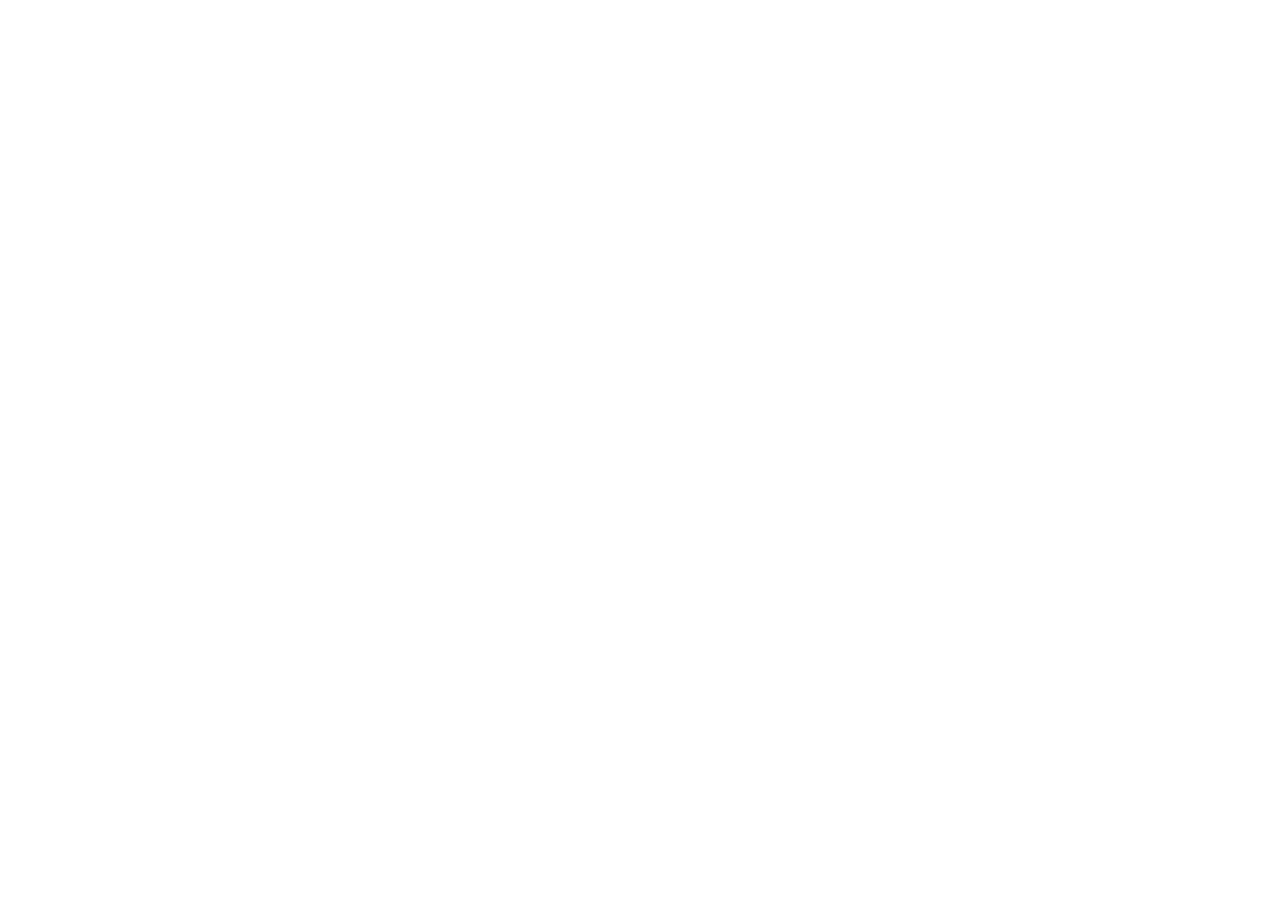
==== test-index.html @ 71126c99 "Reorganize RetroactiveDSP web assets and firmware files" ====
<!DOCTYPE html>
<link rel="icon" href="./img/ES_Circle_Orange.PNG"></link>
<html>
    <head>
        <!-- Required meta tags for BootstrapVue-->
        <meta charset="utf-8" />
        <meta name="viewport" content="width=device-width, initial-scale=1, shrink-to-fit=no" />
        <meta http-equiv="content-type" content="text/html; charset=UTF-8" />

        <title>Daisy Web Programmer</title>
        <!-- Required Stylesheets for BootstrapVue -->
        <link
            type="text/css"
            rel="stylesheet"
            href="https://unpkg.com/bootstrap/dist/css/bootstrap.min.css"
        />
        <link
            type="text/css"
            rel="stylesheet"
            href="https://unpkg.com/bootstrap-vue@latest/dist/bootstrap-vue.css"
        />
        <link type="text/css" rel="stylesheet" href="assets/retroactive.css"/>

        <!-- Scripts for DFU -->
	    <script src="dfu/dfu.js"></script>
	    <script src="dfu/dfuse.js"></script>
	    <script src="dfu/FileSaver.js"></script>
        <script src="app/dfu-util.js"></script>

        <!-- Load polyfills to support older browsers (for BootstrapVue? -- it was in the example) -->
        <script src="https://polyfill.io/v3/polyfill.min.js?features=es2015%2CIntersectionObserver"></script>

        <!-- Required scripts for BootstrapVue -->
        <script src="https://cdn.jsdelivr.net/npm/vue@2.6.14"></script>
        <script src="https://unpkg.com/bootstrap-vue@latest/dist/bootstrap-vue.js"></script>

    </head>
    <body>
        <div id="app">
        </div>
        <script src="./app/app.js"></script>

	<!--markedjs -->
	<script src="https://cdn.jsdelivr.net/npm/marked/marked.min.js"></script>


	<!-- highlightjs -->
	<link rel="stylesheet"
        href="//cdnjs.cloudflare.com/ajax/libs/highlight.js/10.1.1/styles/arduino-light.min.css">
        <script src="//cdnjs.cloudflare.com/ajax/libs/highlight.js/10.1.1/highlight.min.js"></script>

    </body>
</html>
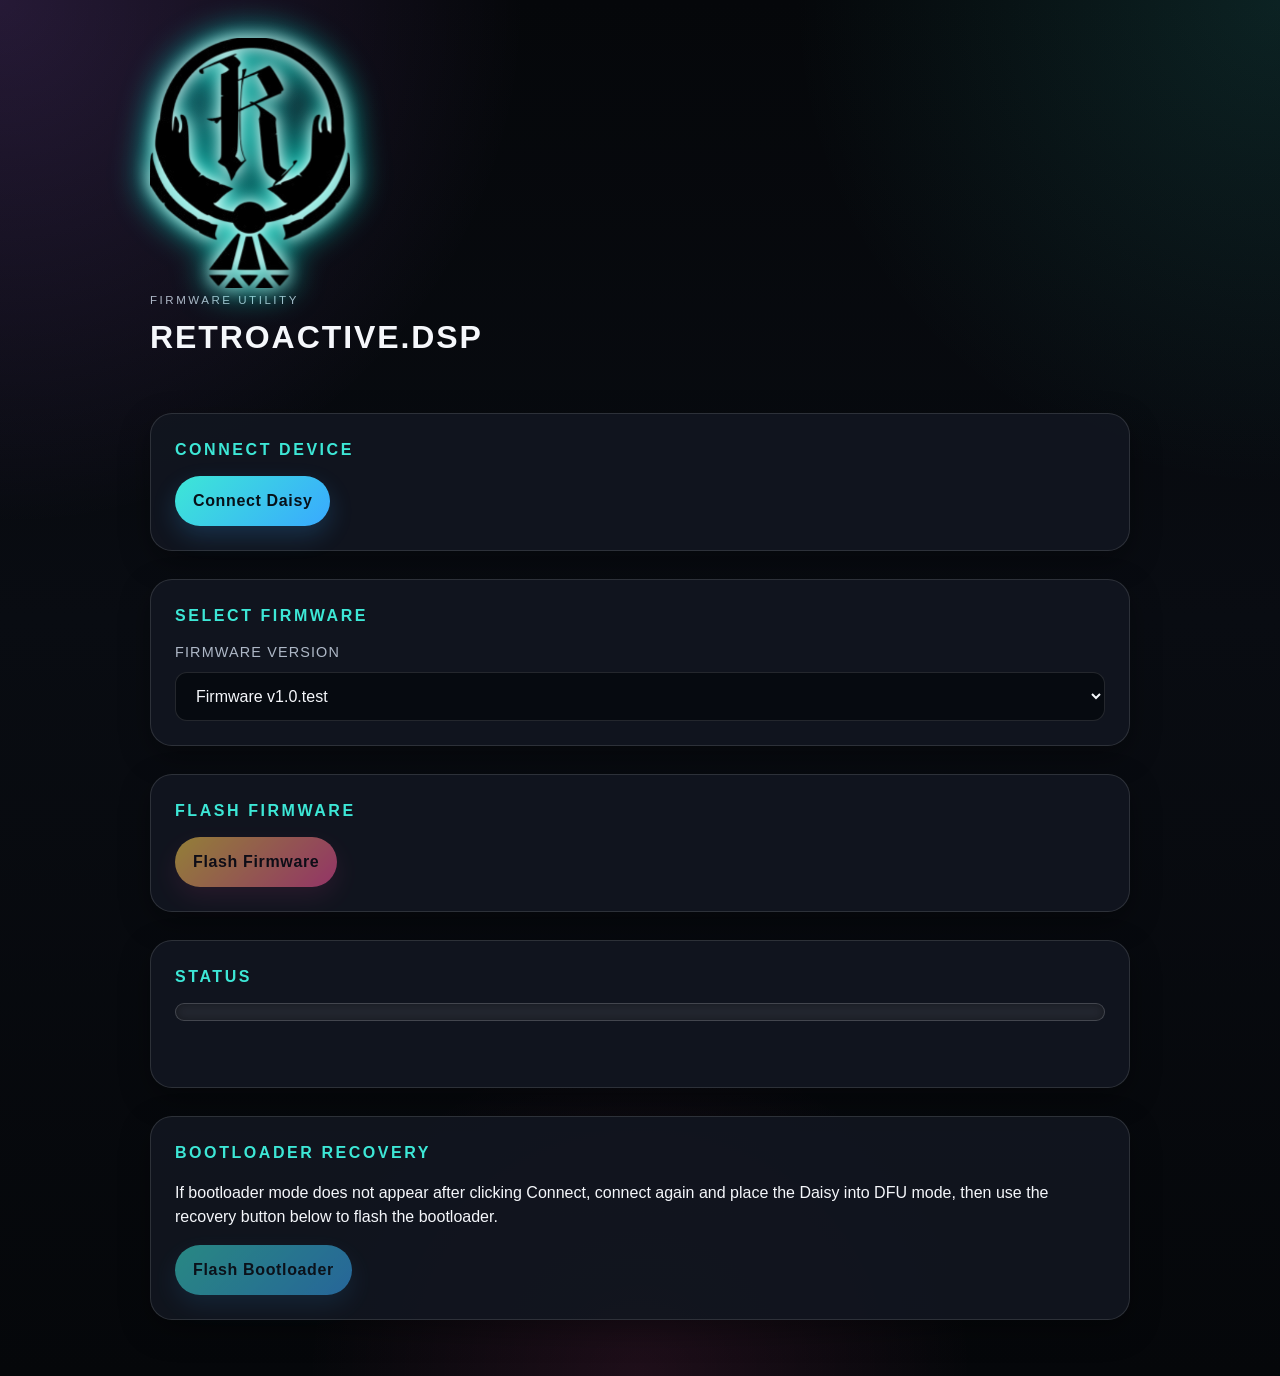
==== commit 3b07a108: "status bar addition" ====
--- a/test-index.html
+++ b/test-index.html
@@ -1,53 +1,120 @@
 <!DOCTYPE html>
-<link rel="icon" href="./img/ES_Circle_Orange.PNG"></link>
-<html>
-    <head>
-        <!-- Required meta tags for BootstrapVue-->
-        <meta charset="utf-8" />
-        <meta name="viewport" content="width=device-width, initial-scale=1, shrink-to-fit=no" />
-        <meta http-equiv="content-type" content="text/html; charset=UTF-8" />
+<html lang="en">
+<head>
+    <meta charset="UTF-8">
+    <title>Retroactive DSP Firmware Updater</title>
+    <link rel="icon" href="./img/R_logo_nobackground.png">
+    <link rel="stylesheet" href="css/chatstyle.css">
 
-        <title>Daisy Web Programmer</title>
-        <!-- Required Stylesheets for BootstrapVue -->
-        <link
-            type="text/css"
-            rel="stylesheet"
-            href="https://unpkg.com/bootstrap/dist/css/bootstrap.min.css"
-        />
-        <link
-            type="text/css"
-            rel="stylesheet"
-            href="https://unpkg.com/bootstrap-vue@latest/dist/bootstrap-vue.css"
-        />
-        <link type="text/css" rel="stylesheet" href="assets/retroactive.css"/>
+    <style>
+        .status-wrap {
+            margin-top: 10px;
+        }
 
-        <!-- Scripts for DFU -->
-	    <script src="dfu/dfu.js"></script>
-	    <script src="dfu/dfuse.js"></script>
-	    <script src="dfu/FileSaver.js"></script>
-        <script src="app/dfu-util.js"></script>
+        .status-bar-outer {
+            width: 100%;
+            height: 18px;
+            background: rgba(255, 255, 255, 0.08);
+            border: 1px solid rgba(255, 255, 255, 0.15);
+            border-radius: 999px;
+            overflow: hidden;
+            box-shadow: inset 0 0 8px rgba(0, 0, 0, 0.35);
+        }
 
-        <!-- Load polyfills to support older browsers (for BootstrapVue? -- it was in the example) -->
-        <script src="https://polyfill.io/v3/polyfill.min.js?features=es2015%2CIntersectionObserver"></script>
+        .status-bar-inner {
+            width: 0%;
+            height: 100%;
+            border-radius: 999px;
+            transition: width 0.25s ease;
+            background: linear-gradient(90deg, #00d2ff, #7cf7ff);
+            box-shadow: 0 0 12px rgba(0, 210, 255, 0.65);
+        }
 
-        <!-- Required scripts for BootstrapVue -->
-        <script src="https://cdn.jsdelivr.net/npm/vue@2.6.14"></script>
-        <script src="https://unpkg.com/bootstrap-vue@latest/dist/bootstrap-vue.js"></script>
+        .status-message {
+            margin-top: 14px;
+            min-height: 28px;
+            font-size: 16px;
+            line-height: 1.4;
+        }
 
-    </head>
-    <body>
-        <div id="app">
+        .status-message.success {
+            color: #4cff88;
+            font-weight: 700;
+            text-shadow: 0 0 8px rgba(76, 255, 136, 0.45);
+        }
+
+        .status-message.error {
+            color: #ff5a5a;
+            font-weight: 700;
+            text-shadow: 0 0 8px rgba(255, 90, 90, 0.35);
+        }
+
+        .status-message.idle {
+            color: rgba(255, 255, 255, 0.75);
+        }
+    </style>
+</head>
+<body>
+
+<div class="page">
+
+    <header class="site-header">
+        <div class="brand">
+            <img src="img/R_logo_nobackground.png" alt="My Logo" class="logo">
+            <div class="brand-kicker">Firmware Utility</div>
+            <h1 class="brand-title">Retroactive.DSP</h1>
         </div>
-        <script src="./app/app.js"></script>
+    </header>
 
-	<!--markedjs -->
-	<script src="https://cdn.jsdelivr.net/npm/marked/marked.min.js"></script>
+    <section class="section">
+        <h2 class="section-title">Connect Device</h2>
+        <button id="connectBtn" class="button-primary">
+            Connect Daisy
+        </button>
+    </section>
 
+    <section class="section">
+        <h2 class="section-title">Select Firmware</h2>
+        <label for="firmwareSelect">Firmware Version</label>
+        <select id="firmwareSelect">
+            <option>Loading firmware...</option>
+        </select>
+    </section>
 
-	<!-- highlightjs -->
-	<link rel="stylesheet"
-        href="//cdnjs.cloudflare.com/ajax/libs/highlight.js/10.1.1/styles/arduino-light.min.css">
-        <script src="//cdnjs.cloudflare.com/ajax/libs/highlight.js/10.1.1/highlight.min.js"></script>
+    <section class="section">
+        <h2 class="section-title">Flash Firmware</h2>
+        <button id="flashBtn" class="button-accent" disabled>
+            Flash Firmware
+        </button>
+    </section>
 
-    </body>
-</html>
+    <section class="section">
+        <h2 class="section-title">Status</h2>
+        <div class="status-wrap">
+            <div class="status-bar-outer">
+                <div id="statusBar" class="status-bar-inner"></div>
+            </div>
+            <div id="statusMessage" class="status-message idle"></div>
+        </div>
+    </section>
+
+    <section class="section">
+        <h2 class="section-title">Bootloader Recovery</h2>
+        <p>
+            If bootloader mode does not appear after clicking Connect, connect again and place the Daisy
+            into DFU mode, then use the recovery button below to flash the bootloader.
+        </p>
+        <button id="flashBootloaderBtn" class="button-primary" disabled>
+            Flash Bootloader
+        </button>
+    </section>
+
+</div>
+
+<script src="dfu/dfu.js"></script>
+<script src="dfu/dfuse.js"></script>
+<script src="dfu/FileSaver.js"></script>
+<script type="module" src="js/app.js"></script>
+
+</body>
+</html>
--- a/css/chatstyle.css
+++ b/css/chatstyle.css
@@ -0,0 +1,511 @@
+:root {
+  --bg: #07090d;
+  --bg-elevated: #0e1118;
+  --panel: rgba(18, 22, 32, 0.92);
+  --panel-2: rgba(12, 16, 24, 0.96);
+  --text: #f5f7fb;
+  --text-muted: #aeb8c7;
+  --border: rgba(255, 255, 255, 0.12);
+
+  --accent-blue: #39a9ff;
+  --accent-cyan: #3de7d6;
+  --accent-purple: #bb6dff;
+  --accent-pink: #ff4fa3;
+  --accent-yellow: #ffd84d;
+  --accent-green: #47d98b;
+
+  --shadow-soft: 0 10px 30px rgba(0, 0, 0, 0.35);
+  --shadow-glow: 0 0 0 1px rgba(61, 231, 214, 0.14),
+                 0 0 24px rgba(57, 169, 255, 0.16);
+  --radius: 18px;
+  --radius-sm: 12px;
+  --max-width: 980px;
+}
+
+* {
+  box-sizing: border-box;
+}
+
+html {
+  scroll-behavior: smooth;
+}
+
+body {
+  margin: 0;
+  min-height: 100vh;
+  font-family: Arial, Helvetica, sans-serif;
+  color: var(--text);
+  background:
+    radial-gradient(circle at top left, rgba(187, 109, 255, 0.18), transparent 28%),
+    radial-gradient(circle at top right, rgba(61, 231, 214, 0.12), transparent 26%),
+    radial-gradient(circle at bottom center, rgba(255, 79, 163, 0.10), transparent 22%),
+    linear-gradient(180deg, #05070a 0%, #090c12 45%, #05070a 100%);
+  line-height: 1.5;
+}
+
+a {
+  color: var(--accent-cyan);
+  text-decoration: none;
+}
+
+a:hover {
+  color: var(--accent-blue);
+}
+
+img {
+  max-width: 100%;
+  display: block;
+}
+
+.page {
+  width: min(calc(100% - 32px), var(--max-width));
+  margin: 0 auto;
+  padding: 24px 0 56px;
+}
+
+/* Header */
+.site-header {
+  display: flex;
+  align-items: center;
+  justify-content: space-between;
+  gap: 16px;
+  padding: 14px 0 24px;
+}
+
+.logo {
+  max-width: 200px; /* control size */
+  height: 250px;
+
+  /* Glow effect */
+  filter: drop-shadow(0 0 8px #ffffff)
+          drop-shadow(0 0 16px #00ffe5);
+}
+
+.status-wrap {
+  margin-top: 10px;
+}
+
+.status-bar-outer {
+  width: 100%;
+  height: 18px;
+  background: rgba(255,255,255,0.08);
+  border: 1px solid rgba(255,255,255,0.15);
+  border-radius: 999px;
+  overflow: hidden;
+  box-shadow: inset 0 0 8px rgba(0,0,0,0.35);
+}
+
+.status-bar-inner {
+  width: 0%;
+  height: 100%;
+  border-radius: 999px;
+  transition: width 0.25s ease;
+  background: linear-gradient(90deg, #00d2ff, #7cf7ff);
+  box-shadow: 0 0 12px rgba(0, 210, 255, 0.65);
+}
+
+.status-message {
+  margin-top: 14px;
+  min-height: 28px;
+  font-size: 16px;
+  line-height: 1.4;
+}
+
+.status-message.success {
+  color: #4cff88;
+  font-weight: 700;
+  text-shadow: 0 0 8px rgba(76, 255, 136, 0.45);
+}
+
+.status-message.error {
+  color: #ff5a5a;
+  font-weight: 700;
+  text-shadow: 0 0 8px rgba(255, 90, 90, 0.35);
+}
+
+.status-message.idle {
+  color: rgba(255,255,255,0.75);
+}
+
+.button-primary {
+  display: inline-block;
+  text-decoration: none;
+}
+
+.brand {
+  display: flex;
+  flex-direction: column;
+  gap: 4px;
+}
+
+.brand-kicker {
+  font-size: 0.72rem;
+  letter-spacing: 0.22em;
+  text-transform: uppercase;
+  color: var(--text-muted);
+}
+
+.brand-title {
+  margin: 0;
+  font-size: clamp(1.6rem, 2.5vw, 2.4rem);
+  letter-spacing: 0.06em;
+  text-transform: uppercase;
+}
+
+.header-nav {
+  display: flex;
+  flex-wrap: wrap;
+  gap: 10px;
+}
+
+.nav-link {
+  padding: 8px 12px;
+  border-radius: 999px;
+  border: 1px solid transparent;
+  color: var(--text-muted);
+  transition: 0.2s ease;
+}
+
+.nav-link:hover {
+  border-color: var(--border);
+  background: rgba(255, 255, 255, 0.04);
+  color: var(--text);
+}
+
+/* Hero */
+.hero {
+  position: relative;
+  overflow: hidden;
+  border: 1px solid var(--border);
+  border-radius: 28px;
+  background:
+    linear-gradient(135deg, rgba(255, 79, 163, 0.10), rgba(57, 169, 255, 0.08)),
+    linear-gradient(180deg, rgba(17, 20, 29, 0.96), rgba(9, 12, 18, 0.98));
+  box-shadow: var(--shadow-soft);
+  padding: clamp(28px, 5vw, 52px);
+}
+
+.hero::before {
+  content: "";
+  position: absolute;
+  inset: -2px;
+  pointer-events: none;
+  border-radius: inherit;
+  background:
+    linear-gradient(120deg,
+      rgba(61, 231, 214, 0.25),
+      rgba(57, 169, 255, 0.10),
+      rgba(255, 79, 163, 0.20),
+      rgba(255, 216, 77, 0.14));
+  mask: linear-gradient(#fff 0 0) content-box, linear-gradient(#fff 0 0);
+  -webkit-mask: linear-gradient(#fff 0 0) content-box, linear-gradient(#fff 0 0);
+  padding: 1px;
+  -webkit-mask-composite: xor;
+  mask-composite: exclude;
+}
+
+.hero-grid {
+  display: grid;
+  grid-template-columns: 1.4fr 0.9fr;
+  gap: 28px;
+  align-items: center;
+}
+
+.hero-copy h1 {
+  margin: 0 0 12px;
+  font-size: clamp(2rem, 5vw, 4rem);
+  line-height: 0.98;
+  text-transform: uppercase;
+  letter-spacing: 0.04em;
+}
+
+.hero-copy p {
+  margin: 0 0 18px;
+  max-width: 52ch;
+  color: var(--text-muted);
+  font-size: 1rem;
+}
+
+.hero-badges {
+  display: flex;
+  flex-wrap: wrap;
+  gap: 10px;
+}
+
+.badge {
+  display: inline-flex;
+  align-items: center;
+  gap: 8px;
+  padding: 9px 14px;
+  border-radius: 999px;
+  border: 1px solid rgba(255, 255, 255, 0.1);
+  background: rgba(255, 255, 255, 0.04);
+  color: var(--text);
+  font-size: 0.92rem;
+}
+
+.badge-dot {
+  width: 9px;
+  height: 9px;
+  border-radius: 50%;
+  background: var(--accent-cyan);
+  box-shadow: 0 0 12px rgba(61, 231, 214, 0.65);
+}
+
+.hero-card {
+  border-radius: 20px;
+  border: 1px solid rgba(255, 255, 255, 0.08);
+  background:
+    linear-gradient(180deg, rgba(19, 24, 34, 0.94), rgba(11, 15, 22, 0.96));
+  box-shadow: var(--shadow-glow);
+  padding: 20px;
+}
+
+.hero-card h2 {
+  margin: 0 0 8px;
+  font-size: 1rem;
+  text-transform: uppercase;
+  letter-spacing: 0.12em;
+  color: var(--accent-yellow);
+}
+
+.hero-card p {
+  margin: 0;
+  color: var(--text-muted);
+  font-size: 0.95rem;
+}
+
+/* Sections */
+.section {
+  margin-top: 28px;
+  border-radius: 22px;
+  border: 1px solid var(--border);
+  background: var(--panel);
+  box-shadow: var(--shadow-soft);
+  padding: 24px;
+}
+
+.section-title {
+  margin: 0 0 14px;
+  font-size: 1rem;
+  letter-spacing: 0.16em;
+  text-transform: uppercase;
+  color: var(--accent-cyan);
+}
+
+.section-subtitle {
+  margin: -2px 0 18px;
+  color: var(--text-muted);
+  font-size: 0.96rem;
+}
+
+/* Form controls */
+label {
+  display: block;
+  margin-bottom: 8px;
+  font-size: 0.9rem;
+  color: var(--text-muted);
+  text-transform: uppercase;
+  letter-spacing: 0.08em;
+}
+
+select,
+button,
+input {
+  font: inherit;
+}
+
+select,
+input[type="text"] {
+  width: 100%;
+  padding: 14px 16px;
+  border-radius: var(--radius-sm);
+  border: 1px solid rgba(255, 255, 255, 0.12);
+  background: rgba(7, 10, 16, 0.95);
+  color: var(--text);
+  outline: none;
+  transition: border-color 0.2s ease, box-shadow 0.2s ease;
+}
+
+select:focus,
+input[type="text"]:focus {
+  border-color: rgba(61, 231, 214, 0.5);
+  box-shadow: 0 0 0 3px rgba(61, 231, 214, 0.12);
+}
+
+/* Buttons */
+.button-row {
+  display: flex;
+  flex-wrap: wrap;
+  gap: 12px;
+}
+
+button {
+  appearance: none;
+  border: 0;
+  border-radius: 999px;
+  padding: 13px 18px;
+  cursor: pointer;
+  font-weight: 700;
+  letter-spacing: 0.04em;
+  transition: transform 0.15s ease, box-shadow 0.2s ease, opacity 0.2s ease;
+}
+
+button:hover {
+  transform: translateY(-1px);
+}
+
+button:disabled {
+  cursor: not-allowed;
+  opacity: 0.55;
+  transform: none;
+}
+
+.button-primary {
+  color: #071018;
+  background: linear-gradient(135deg, var(--accent-cyan), var(--accent-blue));
+  box-shadow: 0 10px 24px rgba(57, 169, 255, 0.2);
+}
+
+.button-secondary {
+  color: var(--text);
+  background: linear-gradient(180deg, rgba(255,255,255,0.08), rgba(255,255,255,0.03));
+  border: 1px solid rgba(255,255,255,0.1);
+}
+
+.button-accent {
+  color: #0d0812;
+  background: linear-gradient(135deg, var(--accent-yellow), var(--accent-pink));
+  box-shadow: 0 10px 24px rgba(255, 79, 163, 0.18);
+}
+
+/* Status / logs */
+.status-box,
+.log-box {
+  border-radius: 16px;
+  border: 1px solid rgba(255, 255, 255, 0.08);
+  background: var(--panel-2);
+  padding: 16px;
+}
+
+.status-box {
+  display: grid;
+  gap: 8px;
+}
+
+.status-pill {
+  display: inline-flex;
+  align-items: center;
+  width: fit-content;
+  gap: 8px;
+  padding: 7px 11px;
+  border-radius: 999px;
+  font-size: 0.88rem;
+  background: rgba(255,255,255,0.05);
+  color: var(--text-muted);
+}
+
+.status-pill.ready .badge-dot {
+  background: var(--accent-green);
+  box-shadow: 0 0 12px rgba(71, 217, 139, 0.55);
+}
+
+.status-pill.busy .badge-dot {
+  background: var(--accent-yellow);
+  box-shadow: 0 0 12px rgba(255, 216, 77, 0.55);
+}
+
+.status-pill.error .badge-dot {
+  background: var(--accent-pink);
+  box-shadow: 0 0 12px rgba(255, 79, 163, 0.55);
+}
+
+.log-box {
+  margin-top: 14px;
+  min-height: 180px;
+  max-height: 340px;
+  overflow: auto;
+  font-family: "Courier New", Courier, monospace;
+  font-size: 0.92rem;
+  white-space: pre-wrap;
+  color: #d8e3ef;
+}
+
+/* Info cards */
+.info-grid {
+  display: grid;
+  grid-template-columns: repeat(3, minmax(0, 1fr));
+  gap: 16px;
+}
+
+.info-card {
+  border-radius: 18px;
+  border: 1px solid rgba(255,255,255,0.08);
+  background: linear-gradient(180deg, rgba(18,22,32,0.9), rgba(12,16,24,0.95));
+  padding: 18px;
+}
+
+.info-card h3 {
+  margin: 0 0 10px;
+  font-size: 0.98rem;
+  color: var(--accent-purple);
+  text-transform: uppercase;
+  letter-spacing: 0.08em;
+}
+
+.info-card p,
+.info-card li {
+  color: var(--text-muted);
+  font-size: 0.94rem;
+}
+
+.info-card ul {
+  margin: 0;
+  padding-left: 18px;
+}
+
+/* Footer */
+.site-footer {
+  padding: 28px 0 8px;
+  color: var(--text-muted);
+  text-align: center;
+  font-size: 0.9rem;
+}
+
+/* Responsive */
+@media (max-width: 860px) {
+  .hero-grid,
+  .info-grid {
+    grid-template-columns: 1fr;
+  }
+
+  .site-header {
+    flex-direction: column;
+    align-items: flex-start;
+  }
+}
+
+@media (max-width: 560px) {
+  .page {
+    width: min(calc(100% - 20px), var(--max-width));
+    padding-top: 18px;
+  }
+
+  .hero,
+  .section {
+    padding: 18px;
+    border-radius: 20px;
+  }
+
+  .hero-copy h1 {
+    line-height: 1.02;
+  }
+
+  .button-row {
+    flex-direction: column;
+  }
+
+  button {
+    width: 100%;
+  }
+}
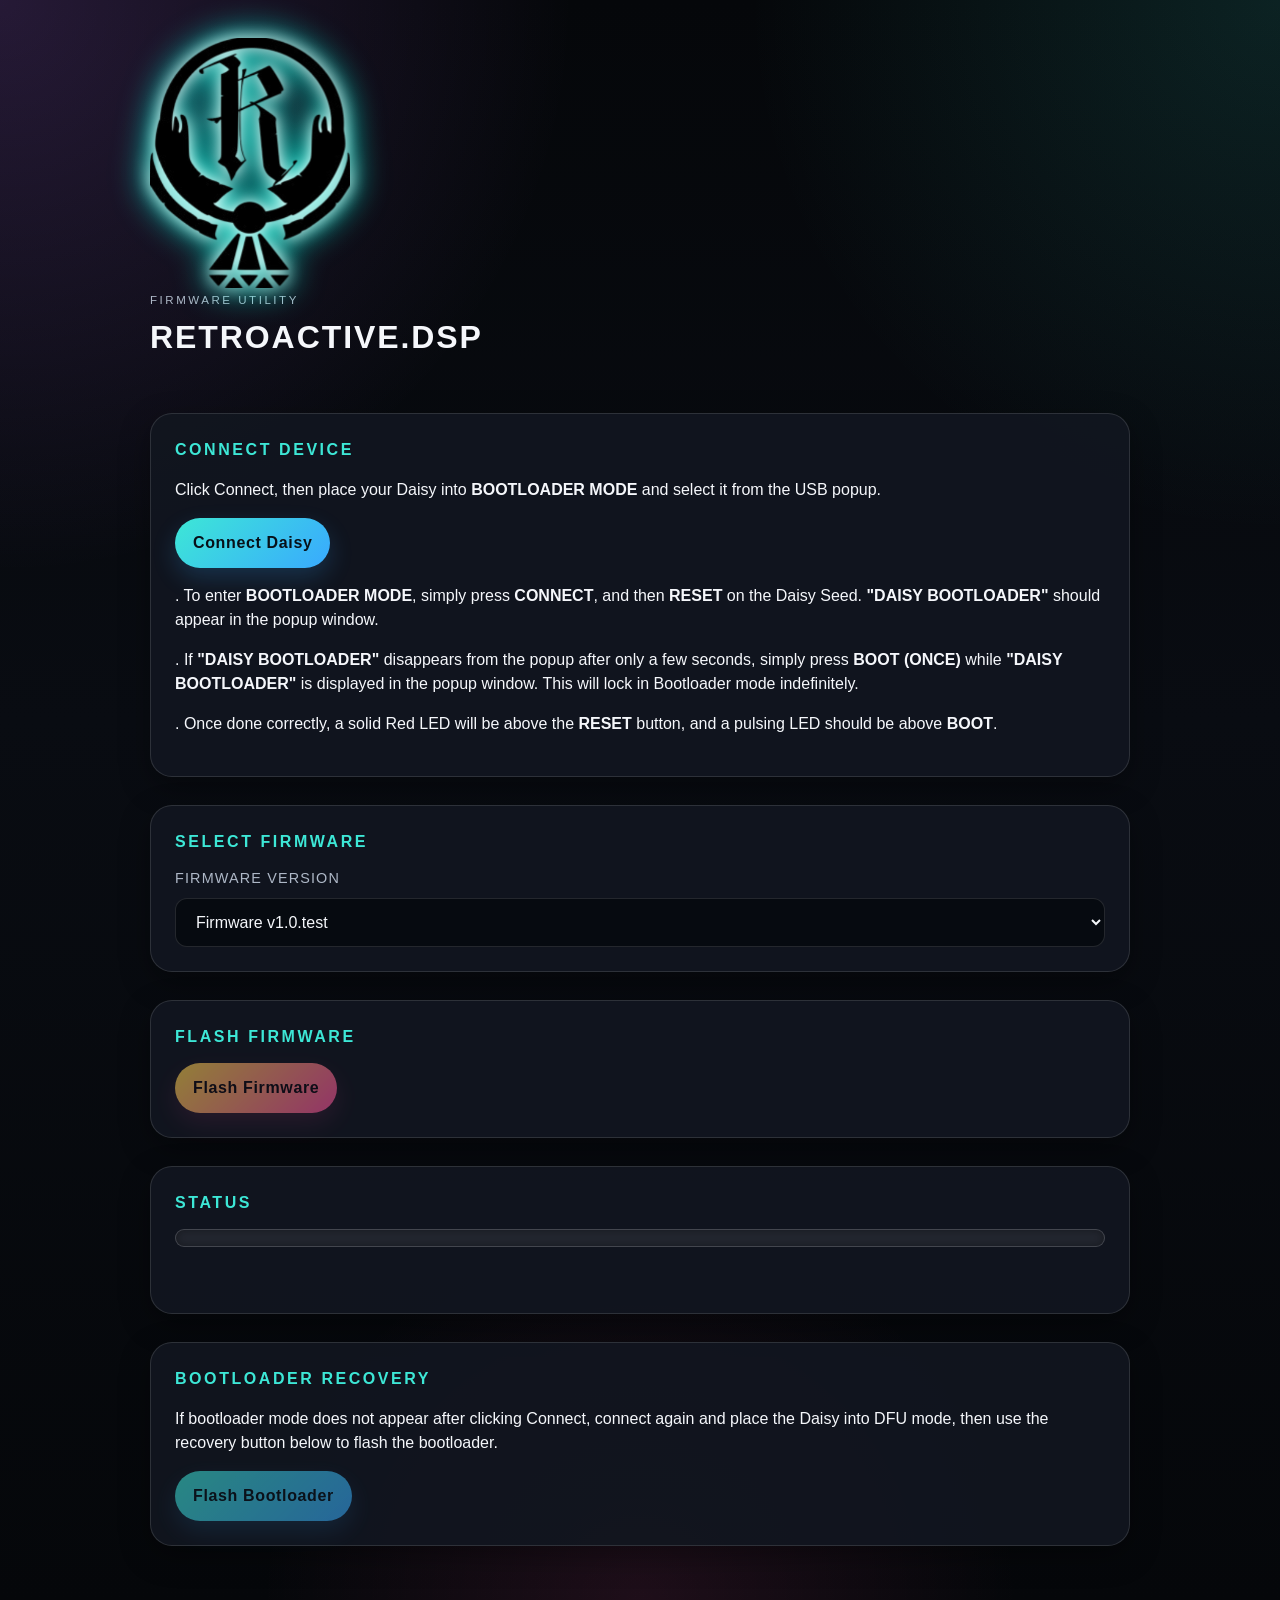
==== commit 76c51b59: "restored CONNECT instructions" ====
--- a/test-index.html
+++ b/test-index.html
@@ -68,9 +68,25 @@
 
     <section class="section">
         <h2 class="section-title">Connect Device</h2>
+        <p>
+            Click Connect, then place your Daisy into <strong>BOOTLOADER MODE</strong> and select it from the USB popup.
+        </p>
         <button id="connectBtn" class="button-primary">
             Connect Daisy
         </button>
+        <p>
+            . To enter <strong>BOOTLOADER MODE</strong>, simply press <strong>CONNECT</strong>, and then
+            <strong>RESET</strong> on the Daisy Seed. <strong>"DAISY BOOTLOADER"</strong> should appear in the popup window.
+        </p>
+        <p>
+            . If <strong>"DAISY BOOTLOADER"</strong> disappears from the popup after only a few seconds, simply press
+            <strong>BOOT (ONCE)</strong> while <strong>"DAISY BOOTLOADER"</strong> is displayed in the popup window.
+            This will lock in Bootloader mode indefinitely.
+        </p>
+        <p>
+            . Once done correctly, a solid Red LED will be above the <strong>RESET</strong> button, and a pulsing
+            LED should be above <strong>BOOT</strong>.
+        </p>
     </section>
 
     <section class="section">
@@ -117,4 +133,4 @@
 <script type="module" src="js/app.js"></script>
 
 </body>
-</html>+</html>
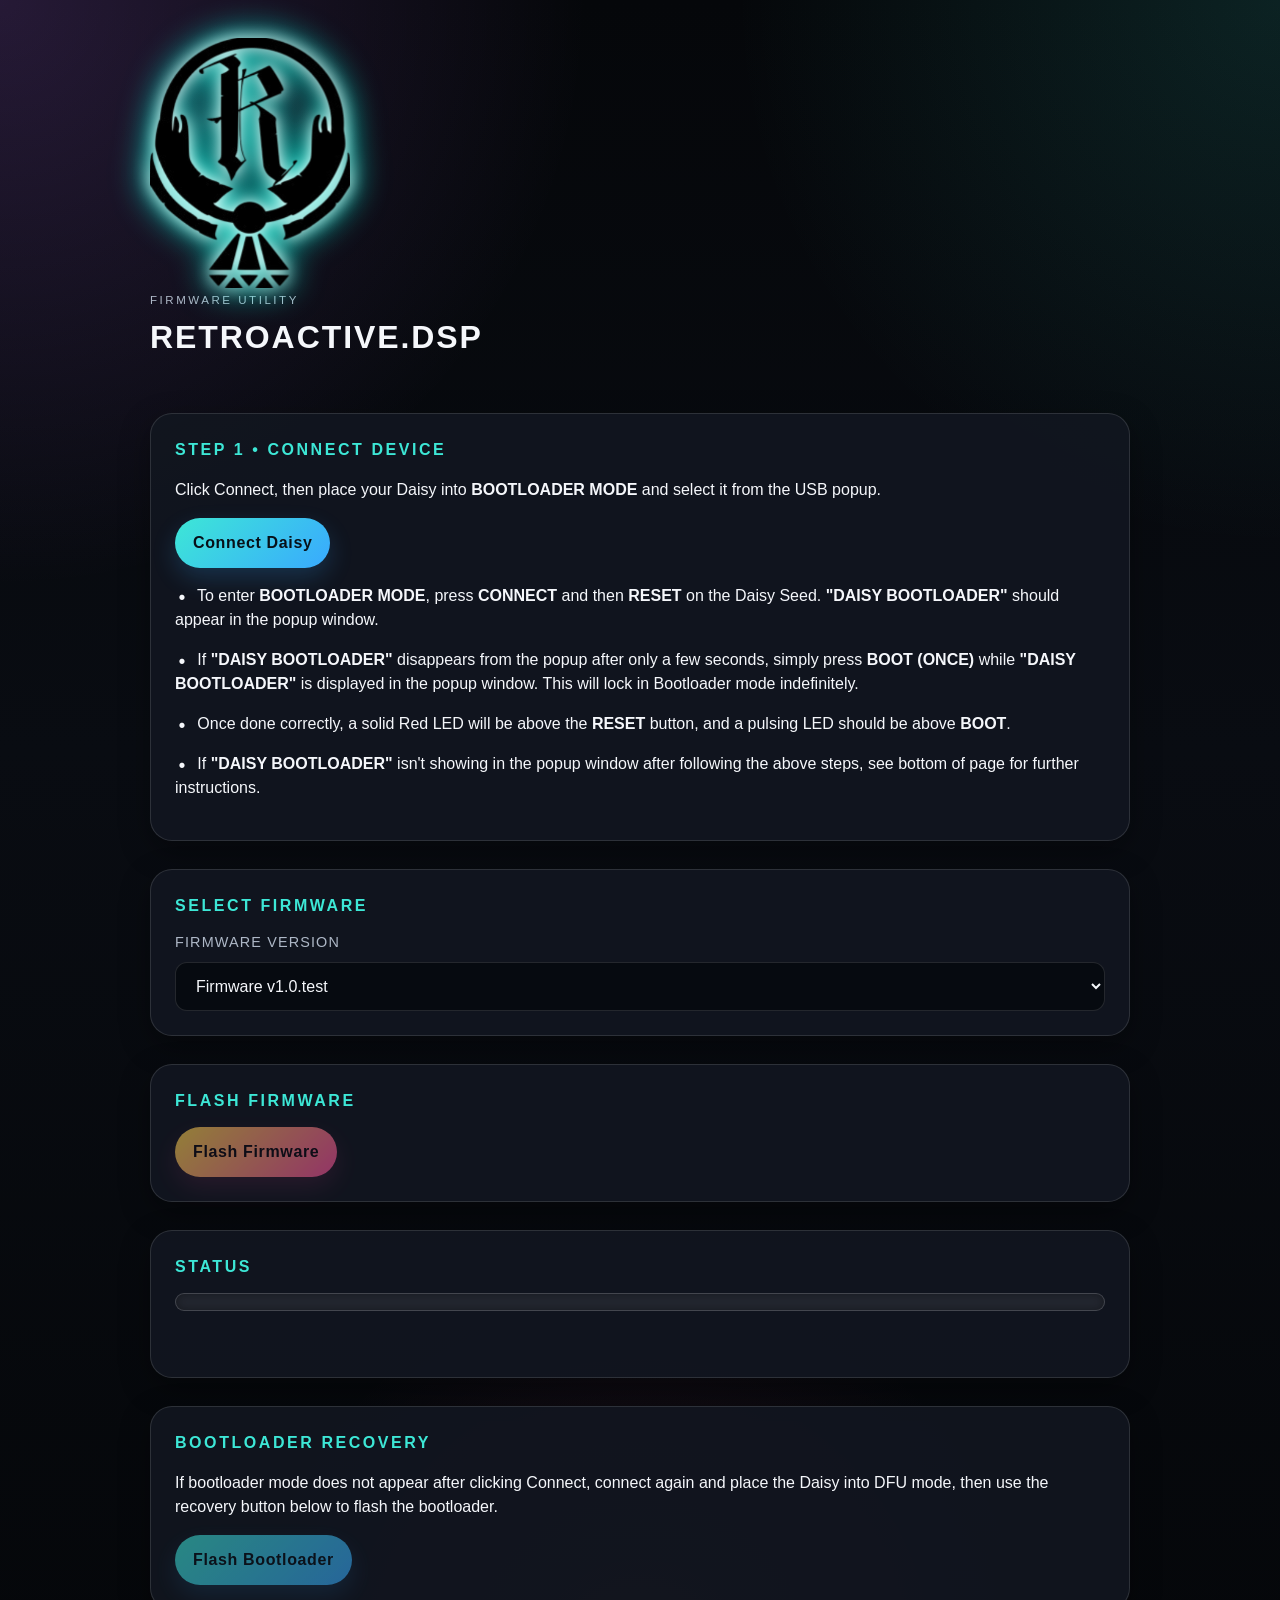
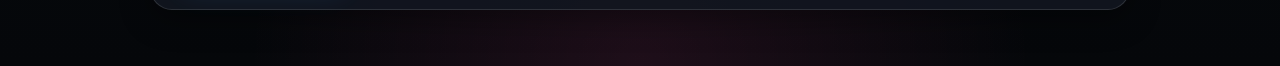
==== commit 2851ffe4: "connect button instruction + bullet points" ====
--- a/test-index.html
+++ b/test-index.html
@@ -67,7 +67,7 @@
     </header>
 
     <section class="section">
-        <h2 class="section-title">Connect Device</h2>
+        <h2 class="section-title">Step 1 • Connect Device</h2>
         <p>
             Click Connect, then place your Daisy into <strong>BOOTLOADER MODE</strong> and select it from the USB popup.
         </p>
@@ -75,17 +75,21 @@
             Connect Daisy
         </button>
         <p>
-            . To enter <strong>BOOTLOADER MODE</strong>, simply press <strong>CONNECT</strong>, and then
+            <span class="instruction-dot">•</span> To enter <strong>BOOTLOADER MODE</strong>, press <strong>CONNECT</strong> and then
             <strong>RESET</strong> on the Daisy Seed. <strong>"DAISY BOOTLOADER"</strong> should appear in the popup window.
         </p>
         <p>
-            . If <strong>"DAISY BOOTLOADER"</strong> disappears from the popup after only a few seconds, simply press
+            <span class="instruction-dot">•</span> If <strong>"DAISY BOOTLOADER"</strong> disappears from the popup after only a few seconds, simply press
             <strong>BOOT (ONCE)</strong> while <strong>"DAISY BOOTLOADER"</strong> is displayed in the popup window.
             This will lock in Bootloader mode indefinitely.
         </p>
         <p>
-            . Once done correctly, a solid Red LED will be above the <strong>RESET</strong> button, and a pulsing
+            <span class="instruction-dot">•</span> Once done correctly, a solid Red LED will be above the <strong>RESET</strong> button, and a pulsing
             LED should be above <strong>BOOT</strong>.
+        </p>
+        <p>
+            <span class="instruction-dot">•</span> If <strong>"DAISY BOOTLOADER"</strong> isn't showing in the popup window after following the above steps,
+            see bottom of page for further instructions.
         </p>
     </section>
 
--- a/css/chatstyle.css
+++ b/css/chatstyle.css
@@ -299,6 +299,18 @@
   font-size: 0.96rem;
 }
 
+.instruction-dot {
+  display: inline-flex;
+  align-items: center;
+  justify-content: center;
+  width: 0.75em;
+  font-size: 1.15em;
+  font-weight: 900;
+  line-height: 1em;
+  vertical-align: middle;
+  margin-right: 0.22em;
+}
+
 /* Form controls */
 label {
   display: block;
@@ -508,4 +520,4 @@
   button {
     width: 100%;
   }
-}+}
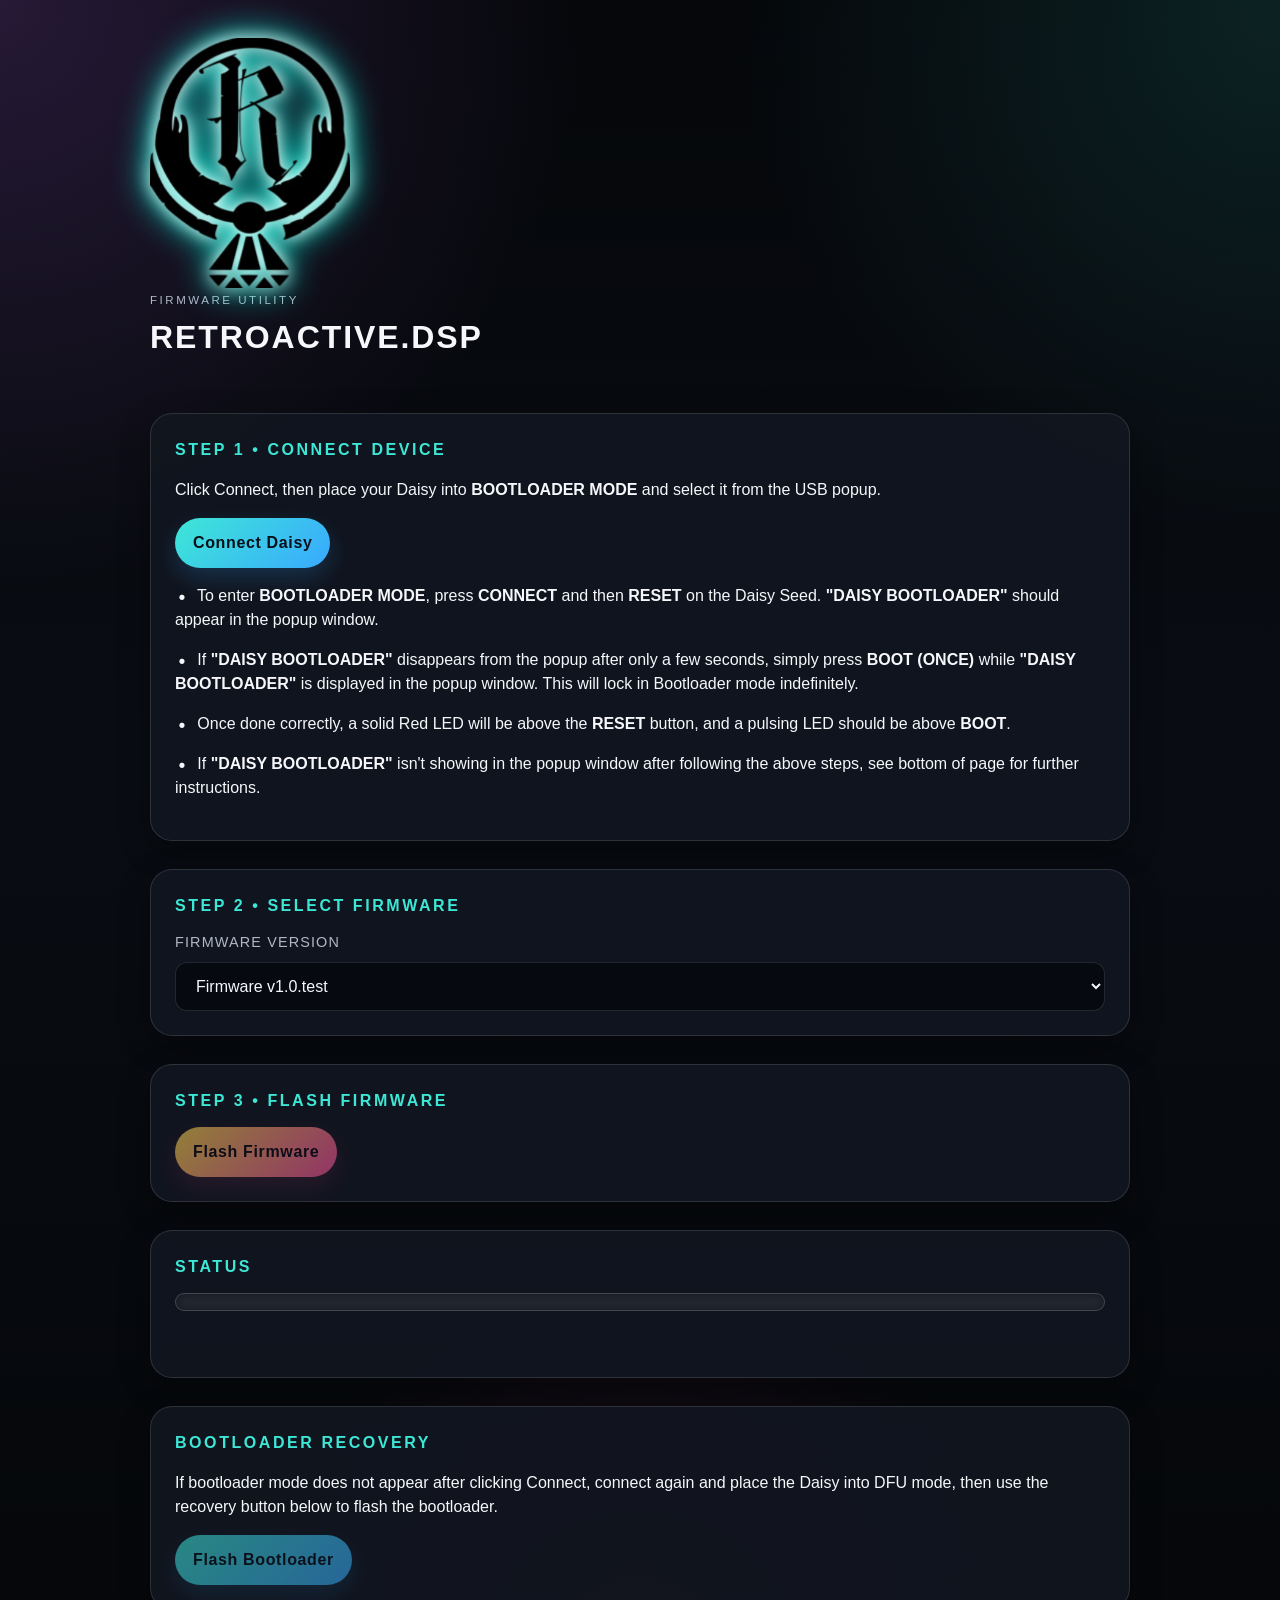
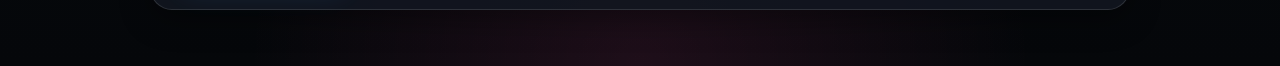
==== commit c29a0e86: "steps 1-3 + instruction with bullet point" ====
--- a/test-index.html
+++ b/test-index.html
@@ -94,7 +94,7 @@
     </section>
 
     <section class="section">
-        <h2 class="section-title">Select Firmware</h2>
+        <h2 class="section-title">Step 2 • Select Firmware</h2>
         <label for="firmwareSelect">Firmware Version</label>
         <select id="firmwareSelect">
             <option>Loading firmware...</option>
@@ -102,7 +102,7 @@
     </section>
 
     <section class="section">
-        <h2 class="section-title">Flash Firmware</h2>
+        <h2 class="section-title">Step 3 • Flash Firmware</h2>
         <button id="flashBtn" class="button-accent" disabled>
             Flash Firmware
         </button>
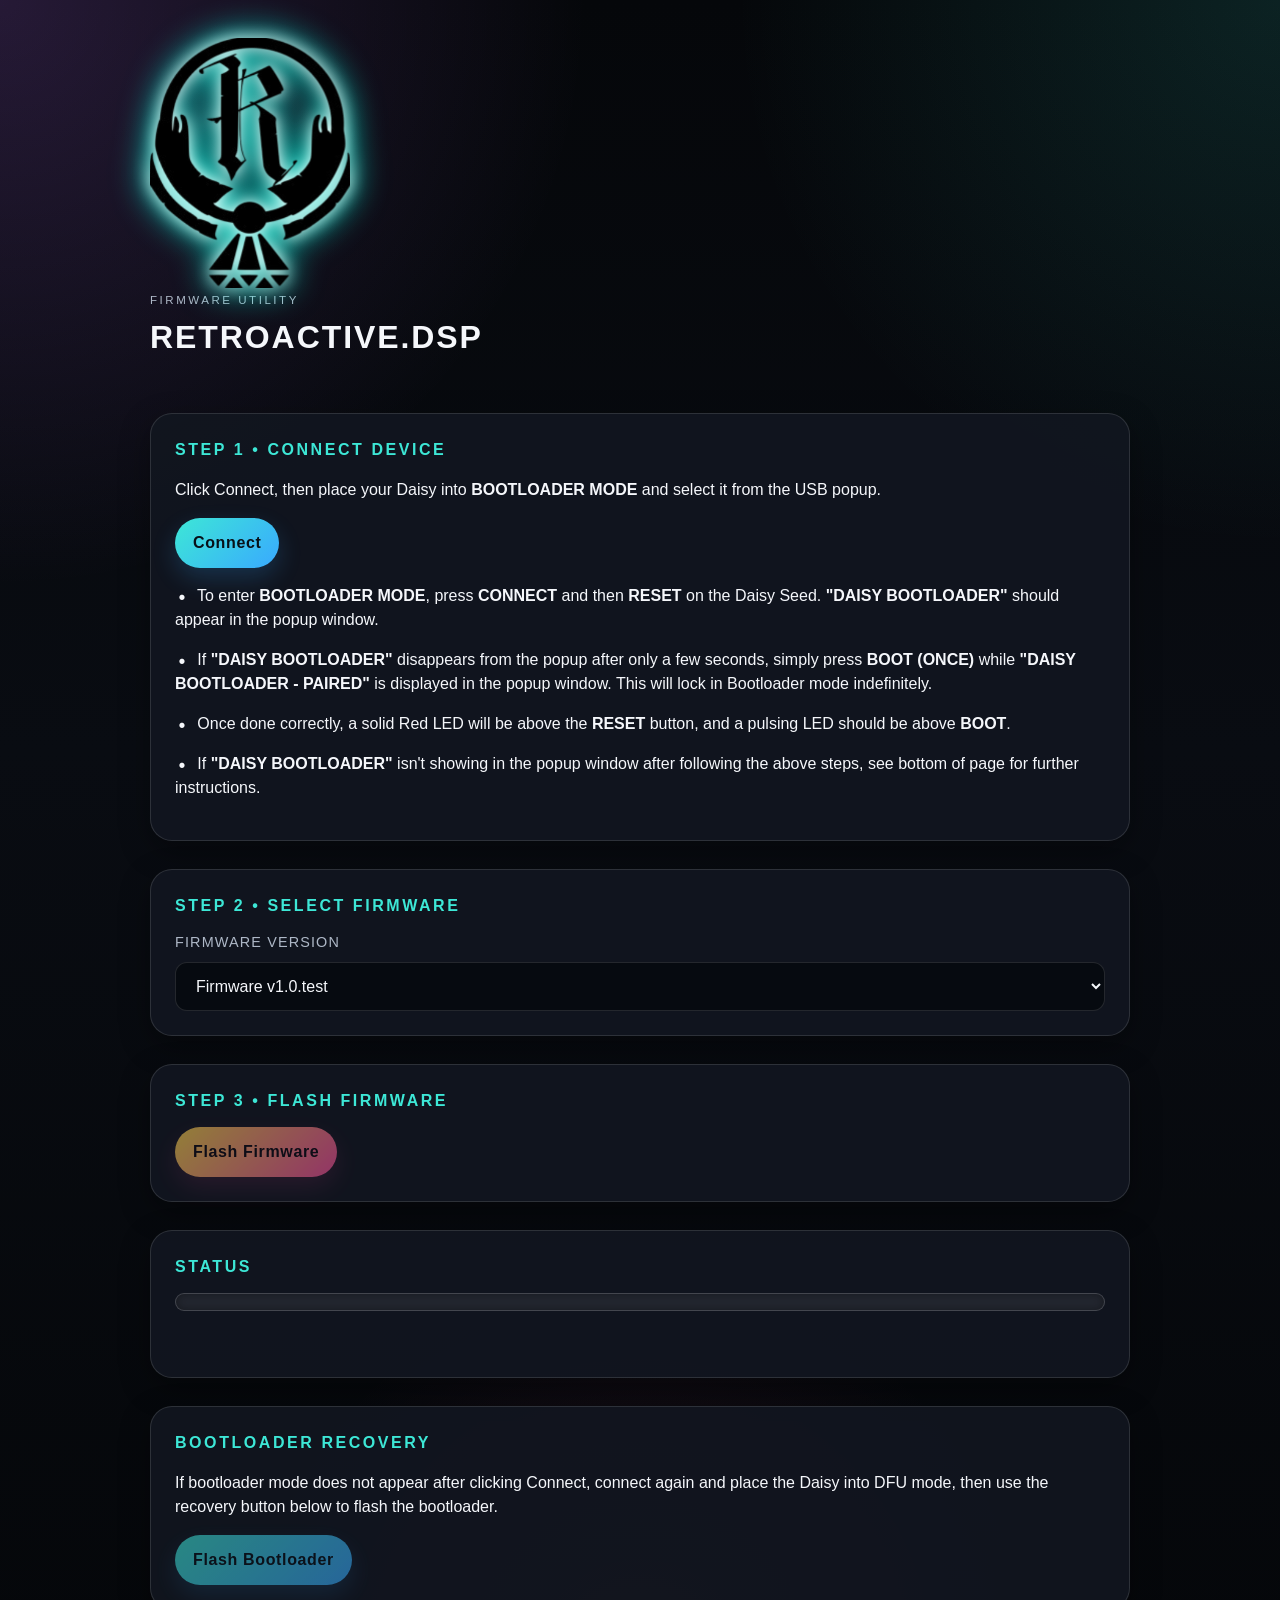
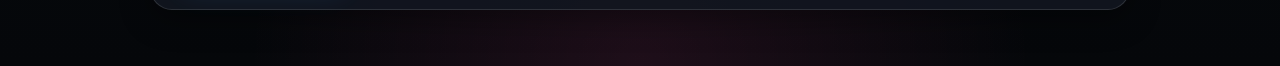
==== commit 462a96b9: "connect button logic / wording finished" ====
--- a/test-index.html
+++ b/test-index.html
@@ -72,7 +72,7 @@
             Click Connect, then place your Daisy into <strong>BOOTLOADER MODE</strong> and select it from the USB popup.
         </p>
         <button id="connectBtn" class="button-primary">
-            Connect Daisy
+            Connect
         </button>
         <p>
             <span class="instruction-dot">•</span> To enter <strong>BOOTLOADER MODE</strong>, press <strong>CONNECT</strong> and then
@@ -80,7 +80,7 @@
         </p>
         <p>
             <span class="instruction-dot">•</span> If <strong>"DAISY BOOTLOADER"</strong> disappears from the popup after only a few seconds, simply press
-            <strong>BOOT (ONCE)</strong> while <strong>"DAISY BOOTLOADER"</strong> is displayed in the popup window.
+            <strong>BOOT (ONCE)</strong> while <strong>"DAISY BOOTLOADER - PAIRED"</strong> is displayed in the popup window.
             This will lock in Bootloader mode indefinitely.
         </p>
         <p>
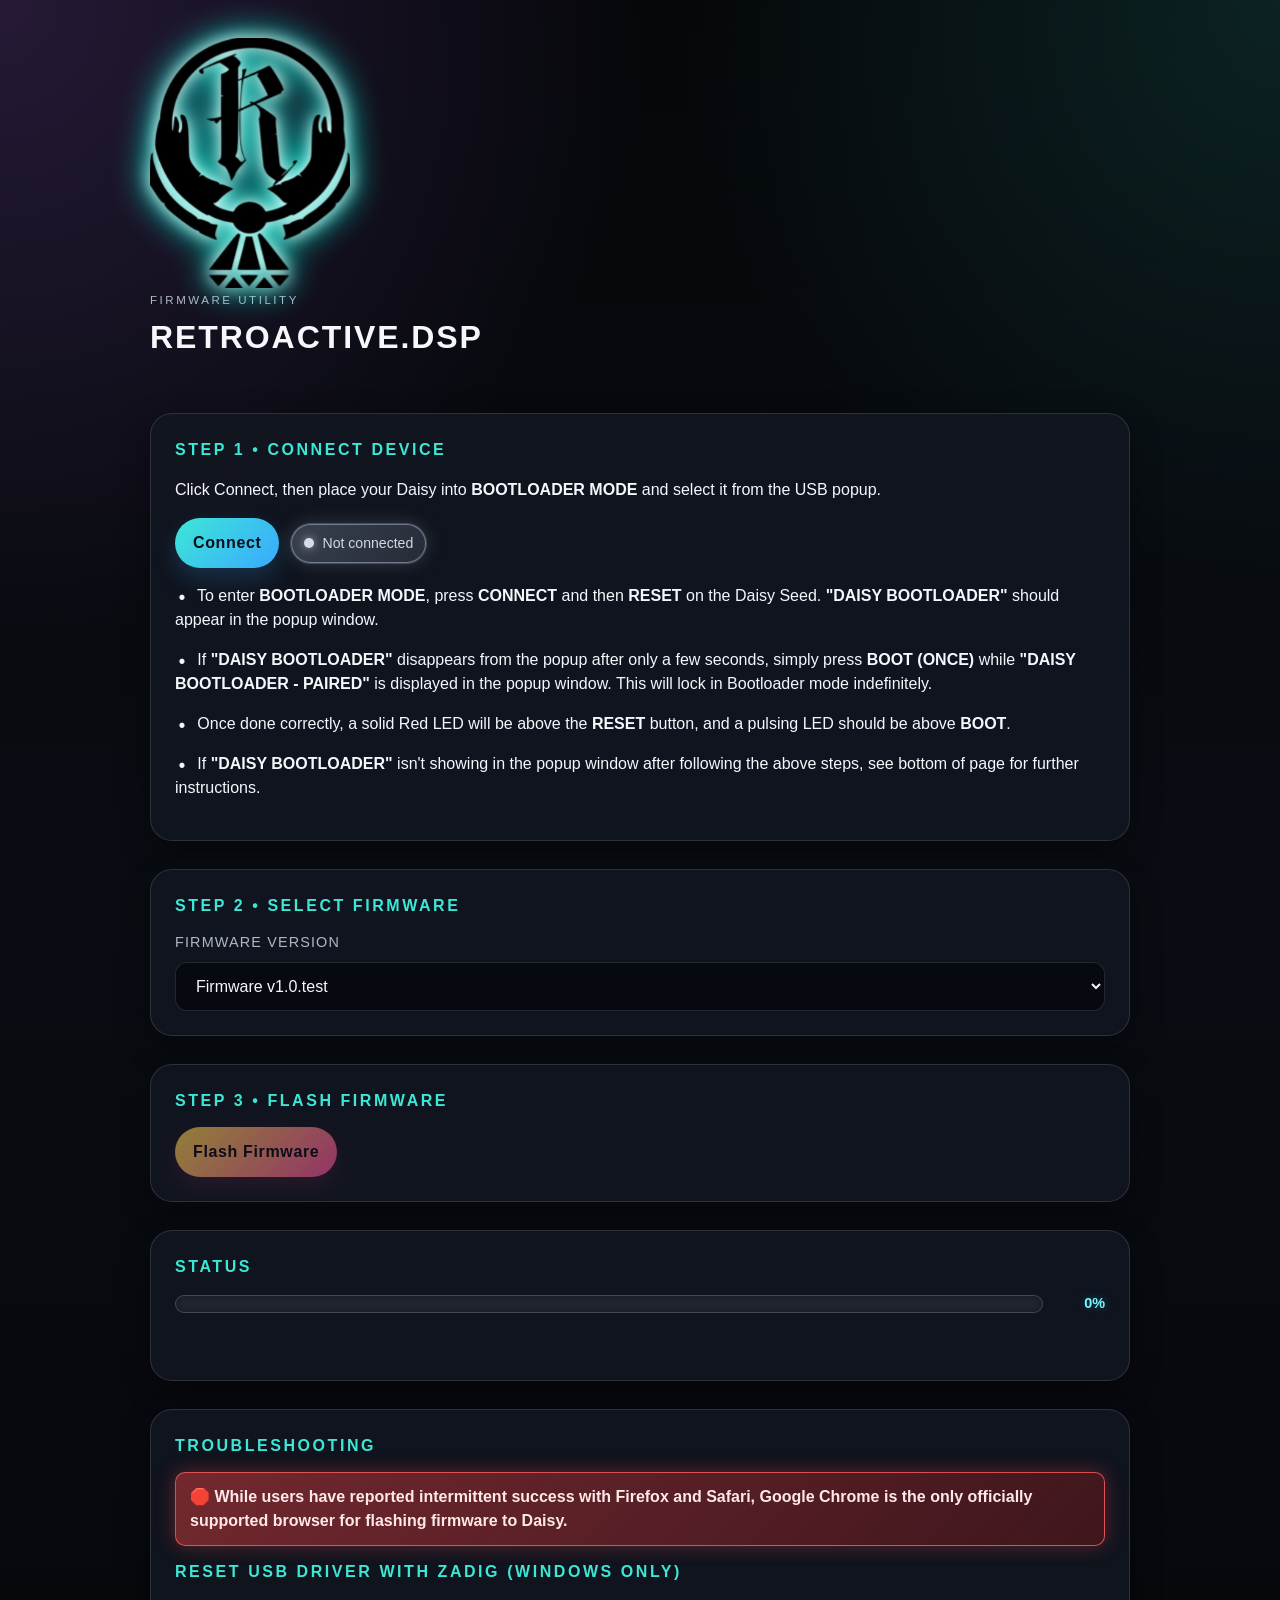
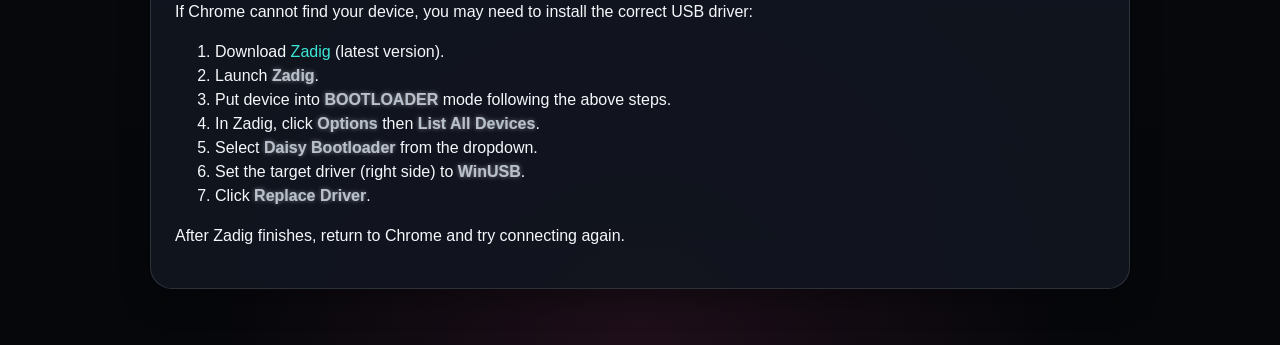
==== commit 58cf8610: "4/27 fully working web programmer via usb c" ====
--- a/test-index.html
+++ b/test-index.html
@@ -71,9 +71,15 @@
         <p>
             Click Connect, then place your Daisy into <strong>BOOTLOADER MODE</strong> and select it from the USB popup.
         </p>
-        <button id="connectBtn" class="button-primary">
-            Connect
-        </button>
+        <div class="connect-row">
+            <button id="connectBtn" class="button-primary">
+                Connect
+            </button>
+            <span id="connectionStatus" class="status-pill disconnected">
+                <span class="badge-dot"></span>
+                <span class="connection-label">Not connected</span>
+            </span>
+        </div>
         <p>
             <span class="instruction-dot">•</span> To enter <strong>BOOTLOADER MODE</strong>, press <strong>CONNECT</strong> and then
             <strong>RESET</strong> on the Daisy Seed. <strong>"DAISY BOOTLOADER"</strong> should appear in the popup window.
@@ -111,22 +117,37 @@
     <section class="section">
         <h2 class="section-title">Status</h2>
         <div class="status-wrap">
-            <div class="status-bar-outer">
-                <div id="statusBar" class="status-bar-inner"></div>
+            <div class="status-bar-row">
+                <div class="status-bar-outer">
+                    <div id="statusBar" class="status-bar-inner"></div>
+                </div>
+                <div id="statusPercent" class="status-percent">0%</div>
             </div>
             <div id="statusMessage" class="status-message idle"></div>
         </div>
     </section>
 
-    <section class="section">
-        <h2 class="section-title">Bootloader Recovery</h2>
+    <section class="section troubleshooting-section">
+        <h2 class="section-title">Troubleshooting</h2>
+        <div class="browser-support-note">
+            🛑 While users have reported intermittent success with Firefox and Safari, Google Chrome is the only officially supported browser for flashing firmware to Daisy.
+        </div>
+        <h3 class="section-title">Reset USB Driver with Zadig (Windows Only)</h3>
         <p>
-            If bootloader mode does not appear after clicking Connect, connect again and place the Daisy
-            into DFU mode, then use the recovery button below to flash the bootloader.
+            If Chrome cannot find your device, you may need to install the correct USB driver:
         </p>
-        <button id="flashBootloaderBtn" class="button-primary" disabled>
-            Flash Bootloader
-        </button>
+        <ol>
+            <li>Download <a href="https://zadig.akeo.ie/" target="_blank" rel="noopener noreferrer">Zadig</a> (latest version).</li>
+            <li>Launch <strong>Zadig</strong>.</li>
+            <li>Put device into <strong>BOOTLOADER</strong> mode following the above steps.</li>
+            <li>In Zadig, click <strong>Options</strong> then <strong>List All Devices</strong>.</li>
+            <li>Select <strong>Daisy Bootloader</strong> from the dropdown.</li>
+            <li>Set the target driver (right side) to <strong>WinUSB</strong>.</li>
+            <li>Click <strong>Replace Driver</strong>.</li>
+        </ol>
+        <p>
+            After Zadig finishes, return to Chrome and try connecting again.
+        </p>
     </section>
 
 </div>
--- a/css/chatstyle.css
+++ b/css/chatstyle.css
@@ -85,14 +85,29 @@
   margin-top: 10px;
 }
 
+.status-bar-row {
+  display: flex;
+  align-items: center;
+  gap: 10px;
+}
+
 .status-bar-outer {
-  width: 100%;
+  flex: 1 1 auto;
   height: 18px;
   background: rgba(255,255,255,0.08);
   border: 1px solid rgba(255,255,255,0.15);
   border-radius: 999px;
   overflow: hidden;
   box-shadow: inset 0 0 8px rgba(0,0,0,0.35);
+}
+
+.status-percent {
+  min-width: 52px;
+  text-align: right;
+  font-size: 0.9rem;
+  font-weight: 700;
+  color: #7cf7ff;
+  text-shadow: 0 0 8px rgba(0, 210, 255, 0.35);
 }
 
 .status-bar-inner {
@@ -127,9 +142,44 @@
   color: rgba(255,255,255,0.75);
 }
 
+.status-message.flashing {
+  font-weight: 800;
+  animation: flashProgressRainbow 1.1s linear infinite;
+}
+
+@keyframes flashProgressRainbow {
+  0% {
+    color: #fff36b;
+    text-shadow: 0 0 10px rgba(255, 243, 107, 0.65);
+  }
+  25% {
+    color: #74ffe0;
+    text-shadow: 0 0 10px rgba(116, 255, 224, 0.65);
+  }
+  50% {
+    color: #7fb2ff;
+    text-shadow: 0 0 10px rgba(127, 178, 255, 0.65);
+  }
+  75% {
+    color: #ff8ee8;
+    text-shadow: 0 0 10px rgba(255, 142, 232, 0.65);
+  }
+  100% {
+    color: #fff36b;
+    text-shadow: 0 0 10px rgba(255, 243, 107, 0.65);
+  }
+}
+
 .button-primary {
   display: inline-block;
   text-decoration: none;
+}
+
+.connect-row {
+  display: flex;
+  align-items: center;
+  gap: 12px;
+  flex-wrap: wrap;
 }
 
 .brand {
@@ -311,6 +361,25 @@
   margin-right: 0.22em;
 }
 
+.browser-support-note {
+  margin: 0 0 14px;
+  padding: 12px 14px;
+  border-radius: 10px;
+  border: 1px solid rgba(255, 96, 96, 0.78);
+  background: linear-gradient(135deg, rgba(239, 68, 68, 0.44), rgba(153, 27, 27, 0.34));
+  color: #ffe8e8;
+  font-weight: 700;
+  box-shadow: 0 0 18px rgba(239, 68, 68, 0.36);
+}
+
+.troubleshooting-section strong {
+  color: #b8c0cc;
+  -webkit-text-stroke: 0.2px rgba(255, 255, 255, 0.38);
+  text-shadow:
+    0 0 4px rgba(255, 255, 255, 0.32),
+    0 0 8px rgba(255, 255, 255, 0.15);
+}
+
 /* Form controls */
 label {
   display: block;
@@ -410,26 +479,88 @@
   align-items: center;
   width: fit-content;
   gap: 8px;
-  padding: 7px 11px;
+  padding: 8px 12px;
   border-radius: 999px;
   font-size: 0.88rem;
-  background: rgba(255,255,255,0.05);
-  color: var(--text-muted);
+  border: 1px solid rgba(255, 255, 255, 0.2);
+  background: linear-gradient(180deg, rgba(255, 255, 255, 0.07), rgba(255, 255, 255, 0.03));
+  color: var(--text-muted);
+  box-shadow: inset 0 0 0 1px rgba(255, 255, 255, 0.05);
+}
+
+.status-pill .badge-dot {
+  width: 10px;
+  height: 10px;
+  border-radius: 50%;
+}
+
+.status-pill.disconnected {
+  color: #d3d9e3;
+  border-color: rgba(168, 178, 195, 0.55);
+  background: linear-gradient(135deg, rgba(138, 151, 171, 0.34), rgba(89, 100, 119, 0.3));
+  box-shadow:
+    0 0 0 1px rgba(182, 193, 211, 0.26),
+    0 0 18px rgba(172, 182, 199, 0.24);
+}
+
+.status-pill.disconnected .badge-dot {
+  background: #d6dde9;
+  box-shadow: 0 0 10px rgba(214, 221, 233, 0.65);
+}
+
+.status-pill.ready {
+  color: #e8fff1;
+  border-color: rgba(71, 217, 139, 0.7);
+  background: linear-gradient(135deg, rgba(45, 186, 108, 0.54), rgba(16, 126, 71, 0.52));
+  box-shadow:
+    0 0 0 1px rgba(71, 217, 139, 0.34),
+    0 0 24px rgba(71, 217, 139, 0.42);
 }
 
 .status-pill.ready .badge-dot {
   background: var(--accent-green);
-  box-shadow: 0 0 12px rgba(71, 217, 139, 0.55);
+  box-shadow: 0 0 12px rgba(71, 217, 139, 0.85);
+}
+
+.status-pill.busy {
+  color: #fff7de;
+  border-color: rgba(255, 216, 77, 0.75);
+  background: linear-gradient(135deg, rgba(232, 167, 24, 0.62), rgba(158, 108, 6, 0.55));
+  box-shadow:
+    0 0 0 1px rgba(255, 216, 77, 0.34),
+    0 0 24px rgba(255, 197, 71, 0.4);
+  animation: connectionBusyPulse 1.05s ease-in-out infinite;
 }
 
 .status-pill.busy .badge-dot {
   background: var(--accent-yellow);
-  box-shadow: 0 0 12px rgba(255, 216, 77, 0.55);
+  box-shadow: 0 0 12px rgba(255, 216, 77, 0.85);
+}
+
+.status-pill.error {
+  color: #ffe9e9;
+  border-color: rgba(255, 87, 87, 0.75);
+  background: linear-gradient(135deg, rgba(222, 64, 64, 0.66), rgba(131, 19, 19, 0.6));
+  box-shadow:
+    0 0 0 1px rgba(255, 90, 90, 0.3),
+    0 0 24px rgba(255, 90, 90, 0.42);
 }
 
 .status-pill.error .badge-dot {
-  background: var(--accent-pink);
-  box-shadow: 0 0 12px rgba(255, 79, 163, 0.55);
+  background: #ff6060;
+  box-shadow: 0 0 12px rgba(255, 96, 96, 0.9);
+}
+
+@keyframes connectionBusyPulse {
+  0% {
+    filter: brightness(0.9);
+  }
+  50% {
+    filter: brightness(1.12);
+  }
+  100% {
+    filter: brightness(0.9);
+  }
 }
 
 .log-box {
